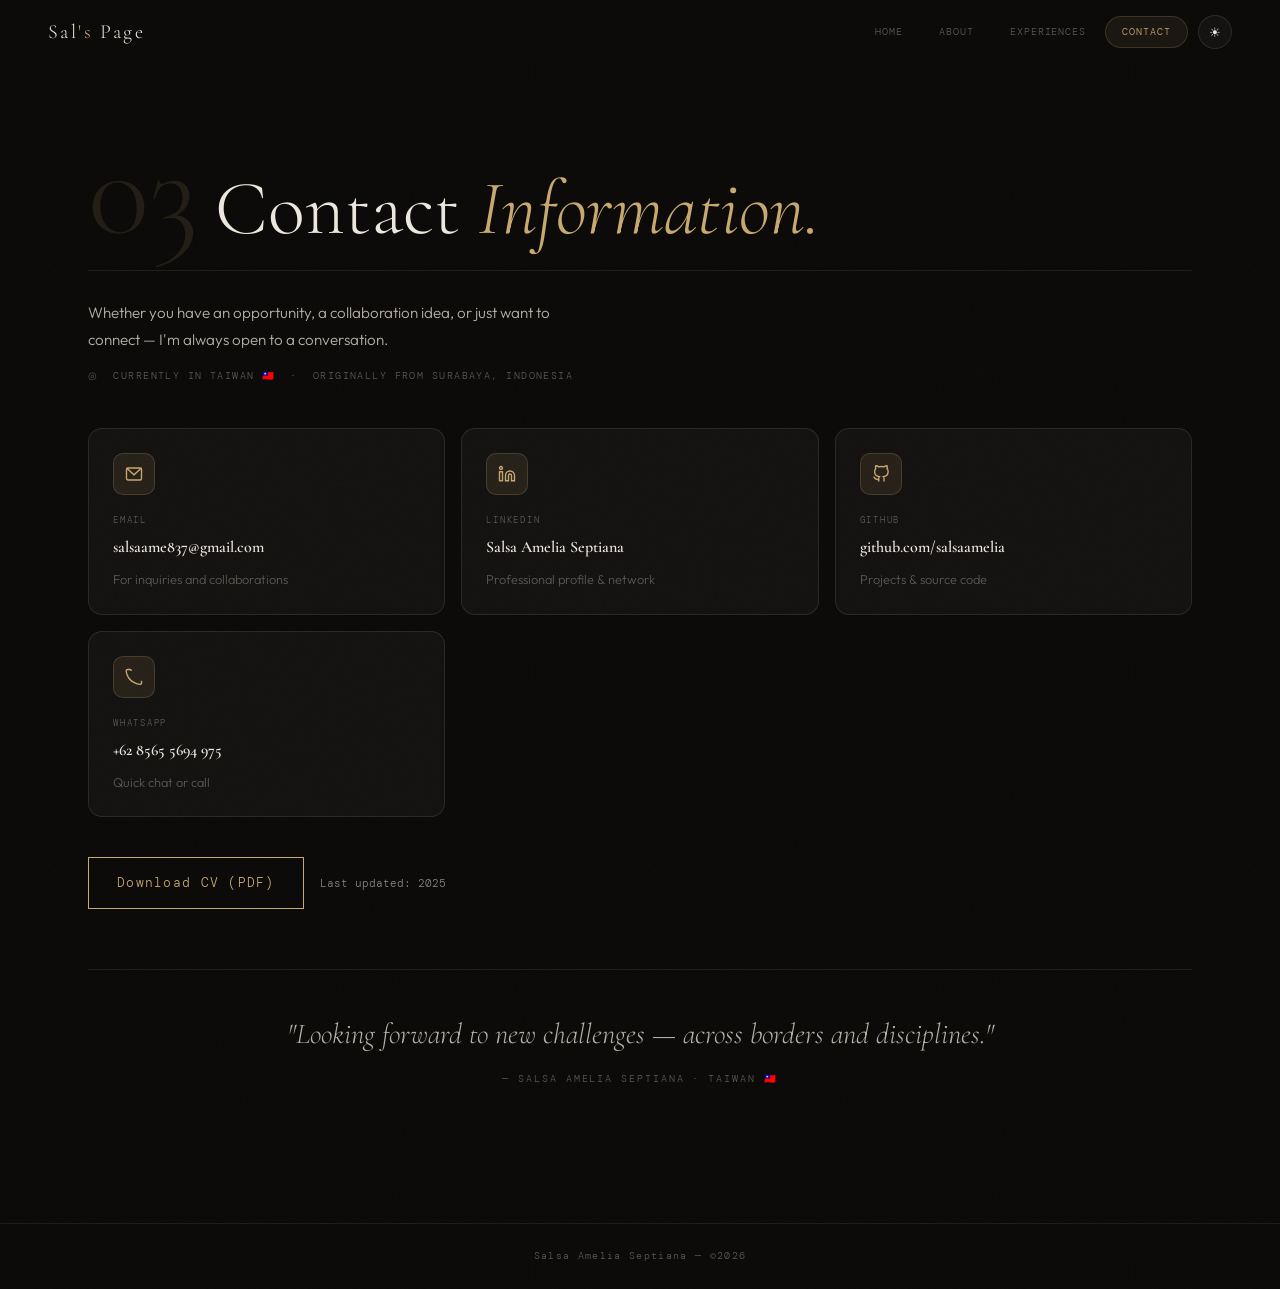
==== contact.html @ 02747825 "Add files via upload" ====
<!DOCTYPE html>
<html lang="en" data-theme="dark">
<head>
  <meta charset="UTF-8"/>
  <meta name="viewport" content="width=device-width, initial-scale=1.0"/>

  <title>Contact — Salsa Amelia Septiana | Telecommunications Engineer</title>
  <meta name="description" content="Get in touch with Salsa Amelia Septiana — open to research collaborations, internship opportunities, and professional connections."/>
  <meta property="og:title" content="Contact — Salsa Amelia Septiana"/>
  <meta property="og:description" content="Open to opportunities in telecommunications, AI/ML, and IoT."/>
  <meta property="og:type" content="website"/>

  <link rel="stylesheet" href="css/style.css"/>

  <link rel="preconnect" href="https://fonts.googleapis.com"/>
  <link rel="preconnect" href="https://fonts.gstatic.com" crossorigin/>
  <link href="https://fonts.googleapis.com/css2?family=Cormorant+Garamond:ital,wght@0,300;0,400;0,600;0,700;1,400;1,600&family=DM+Mono:wght@300;400;500&family=Outfit:wght@200;300;400;500&display=swap" rel="stylesheet"/>
</head>
<body>

  <div id="cur-ring"></div>
  <div id="cur-dot"></div>

  <header class="hdr" id="hdr">
    <div class="hdr-wrap">
      <a href="index.html" class="logo">Sal<span class="logo-em">'s</span> Page</a>
      <nav class="nav-desk">
        <a href="index.html"       class="nl">Home</a>
        <a href="about.html"       class="nl">About</a>
        <a href="experiences.html" class="nl">Experiences</a>
        <a href="contact.html"     class="nl active">Contact</a>

        <button id="th-btn" class="th-btn" aria-label="Toggle theme">
          <span id="th-ic">☀</span>
        </button>
      </nav>

      <div class="mob-ctrl">
        <button id="th-btn-m" class="th-btn" aria-label="Toggle theme">
          <span id="th-ic-m">☀</span>
        </button>
        <button id="hbg" class="hbg" aria-label="Menu">
          <span></span><span></span><span></span>
        </button>
      </div>
    </div>

    <div id="mob-menu" class="mob-menu">
      <a href="index.html"       class="mm">HOME</a>
      <a href="about.html"       class="mm">ABOUT</a>
      <a href="experiences.html" class="mm">EXPERIENCES</a>
      <a href="contact.html"     class="mm active">CONTACT</a>
    </div>
  </header>

  <main class="pg-inner">
    <div class="wrap">

      <div class="pg-title reveal">
        <span class="pg-num">03</span>
        <h1 class="pg-h1">Contact <em>Information.</em></h1>
      </div>

      <div class="divider reveal"></div>

      <p class="contact-intro reveal">
        Whether you have an opportunity, a collaboration idea, or just want to connect — I'm always open to a conversation.
      </p>

      <p class="contact-loc reveal">
        ◎ &nbsp;CURRENTLY IN TAIWAN 🇹🇼 &nbsp;&middot;&nbsp; ORIGINALLY FROM SURABAYA, INDONESIA
      </p>

      <div class="contact-cards">

        <!-- EMAIL -->
        <a href="mailto:salsaame837@gmail.com" class="contact-card reveal">
          <div class="cc-top">
            <div class="cc-icon">
              <svg width="18" height="18" viewBox="0 0 24 24" fill="none" stroke="currentColor" stroke-width="1.8">
                <rect x="2" y="4" width="20" height="16" rx="2"/>
                <polyline points="2,4 12,13 22,4"/>
              </svg>
            </div>
            <span class="cc-arrow">↗</span>
          </div>
          <p class="cc-label">EMAIL</p>
          <p class="cc-val">salsaame837@gmail.com</p>
          <p class="cc-desc">For inquiries and collaborations</p>
          <div class="cc-bar"></div>
        </a>

        <!-- LINKEDIN -->
        <a href="https://www.linkedin.com/in/salsa-amelia-septiana" target="_blank" rel="noopener noreferrer" class="contact-card reveal">
          <div class="cc-top">
            <div class="cc-icon">
              <svg width="18" height="18" viewBox="0 0 24 24" fill="none" stroke="currentColor" stroke-width="1.8">
                <path d="M16 8a6 6 0 0 1 6 6v7h-4v-7a2 2 0 0 0-4 0v7h-4v-7a6 6 0 0 1 6-6z"/>
                <rect x="2" y="9" width="4" height="12"/>
                <circle cx="4" cy="4" r="2"/>
              </svg>
            </div>
            <span class="cc-arrow">↗</span>
          </div>
          <p class="cc-label">LINKEDIN</p>
          <p class="cc-val">Salsa Amelia Septiana</p>
          <p class="cc-desc">Professional profile &amp; network</p>
          <div class="cc-bar"></div>
        </a>

        <!-- ✅ NEW: GITHUB -->
        <a href="https://github.com/salsaamelia" target="_blank" rel="noopener noreferrer" class="contact-card reveal">
          <div class="cc-top">
            <div class="cc-icon">
              <svg width="18" height="18" viewBox="0 0 24 24" fill="none" stroke="currentColor" stroke-width="1.8">
                <path d="M9 19c-5 1.5-5-2.5-7-3m14 6v-3.87a3.37 3.37 0 0 0-.94-2.61c3.14-.35 6.44-1.54 6.44-7A5.44 5.44 0 0 0 20 4.77 5.07 5.07 0 0 0 19.91 1S18.73.65 16 2.48a13.38 13.38 0 0 0-7 0C6.27.65 5.09 1 5.09 1A5.07 5.07 0 0 0 5 4.77a5.44 5.44 0 0 0-1.5 3.78c0 5.42 3.3 6.61 6.44 7A3.37 3.37 0 0 0 9 18.13V22"/>
              </svg>
            </div>
            <span class="cc-arrow">↗</span>
          </div>
          <p class="cc-label">GITHUB</p>
          <p class="cc-val">github.com/salsaamelia</p>
          <p class="cc-desc">Projects &amp; source code</p>
          <div class="cc-bar"></div>
        </a>

        <!-- WHATSAPP -->
        <a href="https://wa.me/6285655694975" target="_blank" rel="noopener noreferrer" class="contact-card reveal">
          <div class="cc-top">
            <div class="cc-icon">
              <svg width="18" height="18" viewBox="0 0 24 24" fill="none" stroke="currentColor" stroke-width="1.8">
                <path d="M22 16.92v3a2 2 0 0 1-2.18 2 19.79 19.79 0 0 1-8.63-3.07A19.5 19.5 0 0 1 4.69 13a19.79 19.79 0 0 1-3.07-8.67A2 2 0 0 1 3.6 2h3a2 2 0 0 1 2 1.72"/>
              </svg>
            </div>
            <span class="cc-arrow">↗</span>
          </div>
          <p class="cc-label">WHATSAPP</p>
          <p class="cc-val">+62 8565 5694 975</p>
          <p class="cc-desc">Quick chat or call</p>
          <div class="cc-bar"></div>
        </a>

      </div>

      <div class="cv-download-section reveal">
        <a href="Salsa_Amelia_Septiana_CV.pdf" download class="cv-download-btn">
          Download CV (PDF)
        </a>
        <p class="cv-note">Last updated: 2025</p>
      </div>

      <div class="divider reveal" style="margin-top:60px"></div>

      <div class="closing reveal">
        <p class="closing-q">"Looking forward to new challenges — across borders and disciplines."</p>
        <p class="closing-n">— SALSA AMELIA SEPTIANA · TAIWAN 🇹🇼</p>
      </div>

    </div>
  </main>

  <footer class="ftr">
    <p class="ftr-txt">Salsa Amelia Septiana — ©<span id="yr"></span></p>
  </footer>

  <!-- ✅ KEEP ORIGINAL PATH -->
  <script src="js/main.js"></script>
</body>
</html>
---- css/style.css ----
/* ================================================================
   SALSA'S PAGE — Gold Edition (Updated)
   Palette : Near-black + Warm Gold + Ivory
   Fonts   : Cormorant Garamond + DM Mono + Outfit
================================================================ */

/* ── VARIABLES ── */
:root {
  --bg:       #0a0908;
  --bg2:      #111009;
  --fg:       #ede8de;
  --fg2:      #b5b0a5;
  --accent:   #c8a96e;
  --accent-h: #e0c088;
  --muted:    #5a5752;
  --line:     rgba(237,232,222,.09);
  --card:     rgba(237,232,222,.04);
  --card-bd:  rgba(237,232,222,.1);
  --win-bg:   #131210;
  --win-bd:   rgba(200,169,110,.2);
  --dot-r:#ff5f57;--dot-y:#febc2e;--dot-g:#28c840;
  --amber:    #c8a96e;
  --blue:     #7a9ec8;
}
[data-theme="light"] {
  --bg:       #f0ede6;
  --bg2:      #e8e4dc;
  --fg:       #16130e;
  --fg2:      #3a3630;
  --accent:   #b8924a;
  --accent-h: #9a7a3d;
  --muted:    #7a7570;
  --line:     rgba(22,19,14,.1);
  --card:     rgba(22,19,14,.04);
  --card-bd:  rgba(22,19,14,.1);
  --win-bg:   #e8e4dc;
  --win-bd:   rgba(184,146,74,.25);
  --blue:     #4a7aaa;
}

/* ── RESET ── */
*,*::before,*::after{box-sizing:border-box;margin:0;padding:0}
html{scroll-behavior:smooth}
body{
  background:var(--bg);color:var(--fg);
  font-family:'Outfit',sans-serif;font-weight:300;
  line-height:1.7;overflow-x:hidden;cursor:none;
  transition:background .5s,color .3s;
}
@media(pointer:coarse){body{cursor:auto}}
a{text-decoration:none;color:inherit}
ul{list-style:none}
::selection{background:var(--accent);color:var(--bg)}
::-webkit-scrollbar{width:3px}
::-webkit-scrollbar-thumb{background:var(--accent);border-radius:2px}

/* Grain */
body::after{
  content:'';position:fixed;inset:-50%;width:200%;height:200%;
  background-image:url("data:image/svg+xml,%3Csvg xmlns='http://www.w3.org/2000/svg' width='300' height='300'%3E%3Cfilter id='n'%3E%3CfeTurbulence type='fractalNoise' baseFrequency='0.75' numOctaves='4' stitchTiles='stitch'/%3E%3C/filter%3E%3Crect width='300' height='300' filter='url(%23n)' opacity='1'/%3E%3C/svg%3E");
  pointer-events:none;opacity:0.03;z-index:8000;
  animation:grain 8s steps(10) infinite;
}
@keyframes grain{
  0%,100%{transform:translate(0,0)}10%{transform:translate(-4%,-8%)}
  20%{transform:translate(-12%,4%)}30%{transform:translate(6%,-20%)}
  40%{transform:translate(-4%,20%)}50%{transform:translate(-12%,8%)}
  60%{transform:translate(12%,0)}70%{transform:translate(0,12%)}
  80%{transform:translate(2%,28%)}90%{transform:translate(-8%,8%)}
}

/* ================================================================
   PRELOADER
================================================================ */
#preloader{
  position:fixed;inset:0;z-index:99999;
  background:var(--bg);
  display:flex;align-items:center;justify-content:center;
  transition:opacity .4s;
}
#preloader.gone{opacity:0;pointer-events:none}
.pl-inner{position:relative;z-index:1;display:flex;flex-direction:column;align-items:center;gap:16px}
.pl-count{
  font-family:'Cormorant Garamond',serif;
  font-size:clamp(5rem,18vw,10rem);
  font-weight:300;color:var(--fg);opacity:.1;line-height:1;user-select:none;
}
.pl-name{
  position:absolute;inset:0;
  display:flex;flex-direction:column;align-items:center;justify-content:center;
}
.pl-nm{
  font-family:'Cormorant Garamond',serif;
  font-size:2rem;font-weight:300;letter-spacing:.25em;color:var(--fg);
}
.pl-sub{
  font-family:'DM Mono',monospace;
  font-size:.6rem;letter-spacing:.4em;color:var(--accent);margin-top:4px;
}
.pl-track{width:180px;height:1px;background:var(--line);border-radius:1px;overflow:hidden}
.pl-bar{height:100%;background:var(--accent);width:0%;transition:width .05s linear}
.pl-curtain{position:absolute;inset:0;z-index:2;transform:scaleY(0);transform-origin:bottom}
.curtain-a{background:var(--accent)}
.curtain-b{background:var(--bg);z-index:3}
.curtain-a.rise,.curtain-b.rise{animation:curtRise .5s cubic-bezier(.76,0,.24,1) forwards}
.curtain-b.rise{animation-delay:.15s}
@keyframes curtRise{to{transform:scaleY(1)}}

/* ================================================================
   CURSOR
================================================================ */
#cur-ring,#cur-dot{
  position:fixed;top:0;left:0;pointer-events:none;
  border-radius:50%;z-index:99997;
  transform:translate(-50%,-50%);transition:opacity .2s;
}
#cur-ring{
  width:32px;height:32px;
  border:1.5px solid var(--fg);opacity:.3;
  transition:width .2s,height .2s,border-color .2s,opacity .2s;
}
#cur-dot{width:5px;height:5px;background:var(--fg)}
#cur-ring.ptr{width:46px;height:46px;border-color:var(--accent);opacity:.9}
#cur-dot.ptr{opacity:0}
@media(pointer:coarse){#cur-ring,#cur-dot{display:none}}

/* ================================================================
   HEADER
================================================================ */
.hdr{
  position:fixed;top:0;left:0;right:0;z-index:500;
  border-bottom:1px solid transparent;
  transition:background .45s,border-color .4s,backdrop-filter .45s;
}
.hdr.scrolled{
  background:rgba(10,9,8,.9);
  backdrop-filter:blur(20px);-webkit-backdrop-filter:blur(20px);
  border-bottom-color:var(--line);
}
[data-theme="light"] .hdr.scrolled{background:rgba(240,237,230,.9)}
.hdr-wrap{
  max-width:1280px;margin:0 auto;padding:0 48px;
  height:64px;display:flex;align-items:center;justify-content:space-between;
}
@media(max-width:768px){.hdr-wrap{padding:0 20px}}

.logo{
  font-family:'Cormorant Garamond',serif;
  font-size:1.25rem;font-weight:300;letter-spacing:.12em;color:var(--fg);
  transition:color .3s;
}
.logo-em{color:var(--accent)}
.logo:hover{color:var(--accent)}

.nav-desk{display:flex;align-items:center;gap:2px}
@media(max-width:768px){.nav-desk{display:none}}
.nl{
  font-family:'DM Mono',monospace;
  font-size:.6rem;letter-spacing:.1em;text-transform:uppercase;
  color:var(--muted);padding:7px 16px;border-radius:100px;
  border:1px solid transparent;
  transition:color .3s,background .3s,border-color .3s;
}
.nl:hover{color:var(--fg)}
.nl.active{
  color:var(--accent);
  background:rgba(200,169,110,.08);
  border-color:rgba(200,169,110,.2);
}
.th-btn{
  width:34px;height:34px;border-radius:50%;
  background:var(--card);border:1px solid var(--card-bd);
  color:var(--fg);font-size:.8rem;cursor:none;
  display:flex;align-items:center;justify-content:center;
  margin-left:8px;transition:border-color .3s,transform .2s;
}
.th-btn:hover{border-color:var(--accent);transform:scale(1.1)}

.mob-ctrl{display:none;align-items:center;gap:8px}
@media(max-width:768px){.mob-ctrl{display:flex}}
.hbg{
  width:34px;height:34px;border-radius:50%;
  background:var(--card);border:1px solid var(--card-bd);
  cursor:none;display:flex;flex-direction:column;
  align-items:center;justify-content:center;gap:5px;
}
.hbg span{display:block;width:14px;height:1.5px;background:var(--fg);transition:transform .3s,opacity .3s}
.hbg.open span:nth-child(1){transform:translateY(6.5px) rotate(45deg)}
.hbg.open span:nth-child(2){opacity:0}
.hbg.open span:nth-child(3){transform:translateY(-6.5px) rotate(-45deg)}

.mob-menu{
  display:none;flex-direction:column;
  background:var(--bg);border-bottom:1px solid var(--line);
}
.mob-menu.open{display:flex}
.mm{
  font-family:'DM Mono',monospace;font-size:.6rem;letter-spacing:.1em;
  color:var(--muted);padding:16px 20px;border-bottom:1px solid var(--line);
  transition:color .3s,background .3s;
}
.mm:last-child{border-bottom:none}
.mm.active{color:var(--accent);background:rgba(200,169,110,.05)}
.mm:hover{color:var(--fg)}

/* ================================================================
   FOOTER
================================================================ */
.ftr{padding:24px 48px;border-top:1px solid var(--line);text-align:center}
@media(max-width:768px){.ftr{padding:24px 20px}}
.ftr-txt{font-family:'DM Mono',monospace;font-size:.6rem;letter-spacing:.14em;color:var(--muted)}

/* ================================================================
   HOME PAGE — Side-by-side layout
================================================================ */
.pg-home{
  min-height:100vh;position:relative;
  display:flex;flex-direction:column;overflow:hidden;
}
.home-glow{
  position:absolute;inset:0;pointer-events:none;
  background:
    radial-gradient(ellipse 55% 50% at 25% 55%, rgba(200,169,110,.07) 0%, transparent 70%),
    radial-gradient(ellipse 35% 45% at 75% 35%, rgba(200,169,110,.04) 0%, transparent 70%);
}

/* Floating coords */
.coord{
  position:absolute;
  font-family:'DM Mono',monospace;
  font-size:.55rem;letter-spacing:.2em;color:var(--muted);z-index:2;
}
.coord-tl{top:76px;left:52px}
.coord-tr{top:76px;right:52px}
.coord-bl{bottom:56px;left:52px}
@media(max-width:768px){.coord{display:none}}

/* Hero grid */
.hero-grid{
  flex:1;display:grid;
  grid-template-columns:1fr 1.2fr;
  align-items:center;
  max-width:1280px;margin:0 auto;
  padding:88px 48px 60px;
  gap:56px;
  position:relative;z-index:5;
}
@media(max-width:960px){
  .hero-grid{
    grid-template-columns:1fr;
    padding:88px 20px 48px;
    gap:32px;text-align:center;
  }
}

/* Photo column */
.hero-photo-col{display:flex;flex-direction:column;align-items:center}

.photo-frame{
  width:100%;max-width:360px;
  aspect-ratio:4/5;
  background:var(--card);border:1px solid var(--card-bd);
  position:relative;overflow:hidden;
  display:flex;align-items:center;justify-content:center;
}
.photo-frame img{width:100%;height:100%;object-fit:cover;display:block}
.photo-ph{display:flex;flex-direction:column;align-items:center;gap:10px}
.ph-init{
  font-family:'Cormorant Garamond',serif;
  font-size:3.5rem;font-weight:300;color:var(--accent);opacity:.4;
}
.ph-lbl{font-family:'DM Mono',monospace;font-size:.5rem;letter-spacing:.25em;color:var(--muted)}
.photo-line{position:absolute;left:0;right:0;height:2px;background:linear-gradient(90deg,transparent,var(--accent),transparent)}
.top-line{top:0}.bot-line{bottom:0}

.photo-name-tag{
  width:100%;max-width:360px;
  background:var(--accent);
  font-family:'DM Mono',monospace;
  font-size:.55rem;letter-spacing:.18em;
  color:var(--bg);padding:10px 16px;text-align:center;font-weight:500;
}

/* Text column */
.hero-text-col{display:flex;flex-direction:column;gap:0;align-items:flex-start}
@media(max-width:960px){.hero-text-col{align-items:center}}

.eyebrow{
  font-family:'DM Mono',monospace;
  font-size:.6rem;letter-spacing:.25em;color:var(--accent);margin-bottom:18px;
}

.hero-name-block{margin-bottom:24px}
.nm-clip{overflow:hidden}
.nm{
  font-family:'Cormorant Garamond',serif;
  font-size:clamp(2.8rem,7vw,6rem);
  font-weight:300;line-height:1.05;color:var(--fg);display:block;
}
.nm-accent{color:var(--accent)}.italic{font-style:italic}

.hero-desc{
  font-size:.95rem;line-height:1.8;color:var(--fg2);
  max-width:460px;margin-bottom:36px;
}

.hero-btns{display:flex;align-items:center;gap:20px;margin-bottom:44px;flex-wrap:wrap}
@media(max-width:960px){.hero-btns{justify-content:center}}

/* HEAR ME pill button */
.btn-pill{
  display:inline-flex;align-items:center;gap:12px;
  padding:14px 32px;border-radius:100px;
  border:1.5px solid var(--accent);color:var(--fg);
  position:relative;overflow:hidden;
  transition:transform .25s,box-shadow .3s;
}
.btn-pill:hover{transform:scale(1.05);box-shadow:0 8px 32px rgba(200,169,110,.2)}
.btn-txt{
  font-family:'DM Mono',monospace;font-size:.65rem;letter-spacing:.2em;
  position:relative;z-index:1;transition:color .4s;
}
.btn-arr{
  font-size:1rem;position:relative;z-index:1;
  color:var(--accent);transition:color .4s,transform .3s;
}
.btn-bg{
  position:absolute;inset:0;border-radius:100px;
  background:var(--accent);transform:scaleX(0);transform-origin:left;
  transition:transform .4s cubic-bezier(.4,0,.2,1);
}
.btn-pill:hover .btn-bg{transform:scaleX(1)}
.btn-pill:hover .btn-txt{color:var(--bg)}
.btn-pill:hover .btn-arr{color:var(--bg);transform:translate(3px,-3px)}

.btn-ghost{
  font-family:'DM Mono',monospace;font-size:.6rem;letter-spacing:.18em;
  color:var(--muted);border-bottom:1px solid var(--muted);
  padding:4px 0;transition:color .3s,border-color .3s;
}
.btn-ghost:hover{color:var(--fg);border-color:var(--fg)}

/* Stats */
.hero-stats{display:flex;align-items:center;gap:24px}
@media(max-width:960px){.hero-stats{justify-content:center}}
.stat{display:flex;flex-direction:column;align-items:center;gap:2px}
.stat-n{font-family:'Cormorant Garamond',serif;font-size:1.6rem;font-weight:300;color:var(--fg);line-height:1}
.stat-l{font-family:'DM Mono',monospace;font-size:.5rem;letter-spacing:.14em;color:var(--muted)}
.stat-sep{width:1px;height:30px;background:var(--line)}

/* Ticker */
.ticker-wrap{
  background:var(--accent);overflow:hidden;height:36px;
  display:flex;align-items:center;position:relative;z-index:5;
}
.ticker{
  display:flex;gap:28px;white-space:nowrap;
  font-family:'DM Mono',monospace;font-size:.55rem;
  letter-spacing:.18em;color:var(--bg);font-weight:500;
  animation:ticker 24s linear infinite;
}
.td{opacity:.5;font-size:.4rem}
@keyframes ticker{from{transform:translateX(0)}to{transform:translateX(-50%)}}

/* Home entry animations */
.fade-up{opacity:0;transform:translateY(28px);animation:fadeUp .8s cubic-bezier(.4,0,.2,1) both}
.d1{animation-delay:1.35s}.d2{animation-delay:1.5s}.d3{animation-delay:1.65s}
.d4{animation-delay:1.8s}.d5{animation-delay:1.95s}
@keyframes fadeUp{from{opacity:0;transform:translateY(28px)}to{opacity:1;transform:none}}

/* ================================================================
   INNER PAGES
================================================================ */
.pg-inner{padding-top:80px;padding-bottom:96px;min-height:100vh}
.wrap{max-width:1200px;margin:0 auto;padding:0 48px}
@media(max-width:768px){.wrap{padding:0 20px}}

.pg-title{
  display:flex;align-items:flex-end;gap:16px;
  padding:48px 0 14px;
}
.pg-num{
  font-family:'Cormorant Garamond',serif;
  font-size:clamp(4rem,10vw,8rem);font-weight:300;
  color:var(--accent);opacity:.12;line-height:1;user-select:none;
}
.pg-h1{
  font-family:'Cormorant Garamond',serif;
  font-size:clamp(2.2rem,6vw,5rem);
  font-weight:300;line-height:1.05;color:var(--fg);padding-bottom:6px;
}
.pg-h1 em{font-style:italic;color:var(--accent)}
.divider{height:1px;background:var(--line)}

/* Sections */
.sec{padding:44px 0 8px}
.sec-label{
  font-family:'DM Mono',monospace;
  font-size:.6rem;letter-spacing:.28em;color:var(--accent);
  display:block;margin-bottom:20px;
}
.win-hint-txt{
  font-family:'DM Mono',monospace;
  font-size:.57rem;letter-spacing:.1em;color:var(--muted);
  margin-bottom:20px;margin-top:-10px;display:block;
}

/* Bio */
.bio-grid{display:grid;grid-template-columns:1fr 1fr;gap:32px}
@media(max-width:700px){.bio-grid{grid-template-columns:1fr}}
.bio-p{font-size:.95rem;line-height:1.85;color:var(--fg2)}
.bio-p.dim{color:var(--muted)}

/* Education */
.edu-stack{display:flex;flex-direction:column;gap:16px}
.edu-card{
  background:var(--card);border:1px solid var(--card-bd);
  border-radius:10px;padding:24px 28px;
  transition:border-color .3s,transform .3s;
}
.edu-card:hover{border-color:var(--accent);transform:translateX(4px)}
.edu-top{display:flex;justify-content:space-between;align-items:flex-start;gap:16px;flex-wrap:wrap;margin-bottom:14px}
.edu-school-1{font-family:'Cormorant Garamond',serif;font-size:1.1rem;font-weight:600;color:var(--fg);margin-bottom:4px}
.edu-school-2{font-family:'Times New Roman',serif;font-size:1rem;font-weight:600;color:var(--fg);margin-bottom:4px}
.edu-meta{font-family:'DM Mono',monospace;font-size:.6rem;color:var(--fg2)}
.edu-courses{padding-top:14px;border-top:1px solid var(--line)}
.course-lbl{font-family:'DM Mono',monospace;font-size:.55rem;letter-spacing:.18em;color:var(--muted);display:block;margin-bottom:10px}

/* Badges */
.badge{
  display:inline-block;padding:4px 12px;border-radius:100px;
  font-family:'DM Mono',monospace;
  font-size:.58rem;letter-spacing:.04em;
  background:var(--card);border:1px solid var(--card-bd);color:var(--fg2);
  transition:border-color .25s,color .25s;
}
.badge:hover{border-color:var(--accent);color:var(--accent)}
.badge-accent{background:rgba(200,169,110,.1);border-color:rgba(200,169,110,.3);color:var(--accent)}
.badge-row{display:flex;flex-wrap:wrap;gap:6px}
.badge-row.wrap{flex-wrap:wrap}

/* ── OS Windows (About Skills) — Clickable ── */
.win-grid{display:grid;grid-template-columns:repeat(3,1fr);gap:14px}
@media(max-width:900px){.win-grid{grid-template-columns:1fr 1fr}}
@media(max-width:560px){.win-grid{grid-template-columns:1fr}}

.os-win{
  background:var(--win-bg);border:1px solid var(--win-bd);
  border-radius:10px;overflow:hidden;
  cursor:none;
  transition:border-color .3s,box-shadow .3s,transform .3s;
}
.os-win:hover{
  border-color:var(--accent);
  box-shadow:0 8px 28px rgba(200,169,110,.1);
  transform:translateY(-3px);
}
.os-win.active{
  border-color:var(--accent);
  box-shadow:0 0 0 2px var(--accent),0 12px 40px rgba(200,169,110,.15);
  transform:none;
}
.os-bar{
  background:var(--bg2);border-bottom:1px solid var(--win-bd);
  padding:10px 14px;display:flex;align-items:center;gap:7px;
}
.os-dots{display:flex;gap:6px}
.od{width:11px;height:11px;border-radius:50%;flex-shrink:0}
.od-r{background:var(--dot-r)}.od-y{background:var(--dot-y)}.od-g{background:var(--dot-g)}
.os-title{font-family:'DM Mono',monospace;font-size:.6rem;color:var(--muted);margin-left:6px;flex:1}
.win-expand-ic{
  color:var(--accent);opacity:.6;font-size:.85rem;
  transition:opacity .2s,transform .2s;
}
.os-win:hover .win-expand-ic{opacity:1;transform:rotate(45deg)}
.os-win.active .win-expand-ic{opacity:1;transform:rotate(45deg)}

.os-body{padding:16px}

.sk-list{display:flex;flex-direction:column;gap:8px}
.sk-list li{
  font-family:'DM Mono',monospace;font-size:.65rem;color:var(--fg2);
  display:flex;align-items:center;gap:10px;
}
.sk-dot{width:5px;height:5px;border-radius:50%;background:var(--accent);flex-shrink:0}
.sk-list.terminal li{display:flex;align-items:center;gap:8px}
.prompt{color:var(--accent);font-size:.7rem}

/* Expanded detail */
.win-detail{
  display:none;margin-top:14px;padding-top:14px;
  border-top:1px solid var(--line);
}
.os-win.active .win-detail{display:block}
.detail-list{display:flex;flex-direction:column;gap:12px}
.detail-item{display:flex;flex-direction:column;gap:3px}
.dt{font-family:'Cormorant Garamond',serif;font-size:.95rem;font-weight:600;color:var(--fg)}
.dd{font-size:.8rem;line-height:1.6;color:var(--fg2)}

/* Languages */
.lang-stack{display:flex;flex-direction:column;gap:16px;max-width:560px}
.lang-row{
  background:var(--card);border:1px solid var(--card-bd);
  border-radius:10px;padding:20px;
}
.lang-top{display:flex;justify-content:space-between;align-items:center;margin-bottom:12px}
.lang-name{font-family:'Cormorant Garamond',serif;font-size:1.1rem;color:var(--fg)}
.lang-bg{height:2px;background:var(--line);border-radius:2px;overflow:hidden}
.lang-fill{height:100%;background:var(--accent);width:0%;transition:width 1.2s cubic-bezier(.4,0,.2,1) .3s}

/* ================================================================
   EXPERIENCES PAGE
================================================================ */
.exp-hint{
  font-family:'DM Mono',monospace;font-size:.6rem;letter-spacing:.1em;color:var(--muted);
  padding:10px 0 0;
}

.exp-sec{padding:40px 0 8px}
.exp-sec-hd{display:flex;align-items:center;gap:12px;margin-bottom:16px}
.exp-sec-lbl{font-family:'DM Mono',monospace;font-size:.6rem;letter-spacing:.2em;color:var(--accent)}
.scroll-arr{color:var(--muted);animation:arrBounce 1.8s ease-in-out infinite}
@keyframes arrBounce{0%,100%{transform:translateX(0)}50%{transform:translateX(8px)}}

/* Horizontal scroll */
.hscroll{
  display:flex;gap:14px;overflow-x:auto;
  padding-bottom:10px;padding-top:4px;
  scroll-snap-type:x mandatory;
  -webkit-overflow-scrolling:touch;
  scrollbar-width:none;
}
.hscroll::-webkit-scrollbar{display:none}

/* Progress bar */
.hprogress{height:2px;background:var(--line);border-radius:2px;margin-top:8px;overflow:hidden}
.hprogress-fill{height:100%;background:var(--accent);width:25%;border-radius:2px;transition:width .1s}

/* Experience window cards */
.exp-win{
  flex-shrink:0;width:min(80vw,280px);
  background:var(--win-bg);border:1px solid var(--win-bd);
  border-radius:10px;overflow:hidden;
  scroll-snap-align:start;cursor:none;
  transition:border-color .3s,box-shadow .3s,transform .3s;
}
.exp-win:hover{
  border-color:var(--accent);
  box-shadow:0 8px 28px rgba(200,169,110,.12);
  transform:translateY(-4px);
}
.exp-win.active{
  border-color:var(--accent);
  box-shadow:0 0 0 2px var(--accent),0 12px 36px rgba(200,169,110,.15);
  transform:translateY(-4px);
}
.exp-win-bar{
  background:var(--bg2);border-bottom:1px solid var(--win-bd);
  padding:9px 13px;display:flex;align-items:center;gap:7px;
}
.exp-win-body{padding:17px;display:flex;flex-direction:column;gap:3px}

.etag{
  display:inline-block;padding:2px 10px;border-radius:100px;
  font-family:'DM Mono',monospace;font-size:.55rem;letter-spacing:.06em;
  margin-bottom:4px;
}
.tag-accent{background:rgba(200,169,110,.12);border:1px solid rgba(200,169,110,.3);color:var(--accent)}
.tag-gold{background:rgba(200,169,110,.08);border:1px solid rgba(200,169,110,.2);color:var(--accent)}
.tag-blue{background:rgba(122,158,200,.1);border:1px solid rgba(122,158,200,.28);color:var(--blue)}

.eperiod{font-family:'DM Mono',monospace;font-size:.55rem;color:var(--muted)}
.etitle{font-family:'Cormorant Garamond',serif;font-size:1rem;font-weight:600;color:var(--fg);line-height:1.3;margin-top:4px}
.eorg{font-family:'DM Mono',monospace;font-size:.6rem;color:var(--accent);opacity:.85}
.eloc{font-family:'DM Mono',monospace;font-size:.55rem;color:var(--muted);margin-bottom:6px}
.e-rule{height:1px;background:var(--line);margin:7px 0}
.e-bullets{display:flex;flex-direction:column;gap:6px;flex:1}
.e-bullets li{font-size:.78rem;line-height:1.55;color:var(--fg2);display:flex;gap:8px}
.e-bullets li::before{content:'';width:3px;height:3px;border-radius:50%;background:var(--accent);flex-shrink:0;margin-top:8px}
.e-click-hint{
  margin-top:9px;
  font-family:'DM Mono',monospace;font-size:.55rem;letter-spacing:.1em;
  color:var(--accent);opacity:.65;transition:opacity .2s;
}
.exp-win:hover .e-click-hint{opacity:1}

/* Swipe hint */
.swipe-hint{
  font-family:'DM Mono',monospace;font-size:.58rem;
  letter-spacing:.18em;color:var(--muted);text-align:center;
  margin-top:20px;
}

/* ── Experience Modal ── */
.exp-overlay{
  position:fixed;inset:0;z-index:9100;
  background:rgba(10,9,8,.78);
  backdrop-filter:blur(10px);
  display:none;align-items:center;justify-content:center;padding:20px;
}
.exp-overlay.open{display:flex}
.exp-modal{
  background:var(--win-bg);
  border:1px solid var(--accent);
  border-radius:12px;
  width:100%;max-width:580px;max-height:88vh;overflow-y:auto;
  padding:28px;position:relative;
  animation:modalIn .3s cubic-bezier(.34,1.2,.64,1);
}
@keyframes modalIn{from{opacity:0;transform:scale(.94) translateY(14px)}to{opacity:1;transform:none}}
.exp-close{
  display:flex;align-items:center;gap:8px;
  font-family:'DM Mono',monospace;font-size:.6rem;letter-spacing:.1em;
  color:var(--muted);background:var(--card);
  border:1px solid var(--line);border-radius:4px;
  padding:6px 14px;cursor:none;margin-bottom:22px;
  transition:color .2s,border-color .2s;
}
.exp-close:hover{color:var(--accent);border-color:var(--accent)}

/* Modal content styles */
.modal-hd{display:flex;align-items:center;gap:12px;flex-wrap:wrap;margin-bottom:10px}
.modal-tag{
  display:inline-block;padding:3px 12px;border-radius:100px;
  font-family:'DM Mono',monospace;font-size:.57rem;letter-spacing:.07em;
}
.modal-period{font-family:'DM Mono',monospace;font-size:.6rem;color:var(--muted)}
.modal-title{
  font-family:'Cormorant Garamond',serif;
  font-size:1.5rem;font-weight:600;color:var(--fg);line-height:1.2;margin-bottom:4px;
}
.modal-org{font-family:'DM Mono',monospace;font-size:.62rem;color:var(--accent);margin-bottom:2px}
.modal-role{font-family:'DM Mono',monospace;font-size:.6rem;color:var(--muted)}
.modal-rule{height:1px;background:var(--line);margin:18px 0}
.modal-sh{
  font-family:'DM Mono',monospace;font-size:.58rem;letter-spacing:.18em;color:var(--muted);
  margin-bottom:10px;margin-top:18px;
}
.modal-list{display:flex;flex-direction:column;gap:10px;margin-bottom:6px}
.modal-list li{font-size:.88rem;line-height:1.7;color:var(--fg2);display:flex;gap:10px}
.modal-list li::before{content:'◆';font-size:.45rem;color:var(--accent);flex-shrink:0;margin-top:6px}
.modal-desc{font-size:.88rem;line-height:1.75;color:var(--fg2)}
.modal-desc strong{color:var(--accent)}

/* ================================================================
   CONTACT PAGE
================================================================ */
.contact-intro{font-size:.95rem;line-height:1.8;color:var(--fg2);max-width:500px;padding:28px 0 14px}
.contact-loc{
  font-family:'DM Mono',monospace;font-size:.6rem;letter-spacing:.15em;color:var(--muted);
  margin-bottom:44px;
}
.contact-cards{display:grid;grid-template-columns:repeat(3,1fr);gap:16px}
@media(max-width:900px){.contact-cards{grid-template-columns:1fr 1fr}}
@media(max-width:560px){.contact-cards{grid-template-columns:1fr}}

.contact-card{
  background:var(--card);border:1px solid var(--card-bd);
  border-radius:14px;padding:24px;display:block;
  position:relative;overflow:hidden;
  transition:border-color .3s,transform .3s,box-shadow .3s;
}
.contact-card:hover{
  border-color:var(--accent);
  transform:translateY(-6px);
  box-shadow:0 16px 48px rgba(200,169,110,.08);
}
.cc-top{display:flex;justify-content:space-between;align-items:flex-start;margin-bottom:18px}
.cc-icon{
  width:42px;height:42px;border-radius:10px;
  background:rgba(200,169,110,.1);border:1px solid rgba(200,169,110,.2);
  display:flex;align-items:center;justify-content:center;color:var(--accent);
}
.cc-arrow{
  width:30px;height:30px;border-radius:50%;
  background:var(--accent);display:flex;align-items:center;justify-content:center;
  color:var(--bg);font-size:.9rem;
  opacity:0;transition:opacity .3s,transform .3s;
}
.contact-card:hover .cc-arrow{opacity:1;transform:translateX(2px)}
.cc-label{font-family:'DM Mono',monospace;font-size:.55rem;letter-spacing:.2em;color:var(--muted);margin-bottom:6px}
.cc-val{font-family:'Cormorant Garamond',serif;font-size:1rem;font-weight:600;color:var(--fg);margin-bottom:8px;word-break:break-all}
.cc-desc{font-size:.8rem;line-height:1.6;color:var(--muted)}
.cc-bar{
  position:absolute;bottom:0;left:0;right:0;height:2px;
  background:var(--accent);transform:scaleX(0);transform-origin:left;
  transition:transform .4s cubic-bezier(.4,0,.2,1);
  border-radius:0 0 14px 14px;
}
.contact-card:hover .cc-bar{transform:scaleX(1)}

.closing{text-align:center;padding:40px 0}
.closing-q{font-family:'Cormorant Garamond',serif;font-style:italic;font-size:clamp(1.2rem,3vw,1.8rem);color:var(--fg2);margin-bottom:12px}
.closing-n{font-family:'DM Mono',monospace;font-size:.6rem;letter-spacing:.2em;color:var(--muted)}

/* ── Modal image gallery ── */
.modal-imgs {
  display: grid;
  grid-template-columns: 1fr 1fr;
  gap: 10px;
  margin-bottom: 4px;
}
@media(max-width: 500px) { .modal-imgs { grid-template-columns: 1fr; } }

.modal-img-card {
  border-radius: 8px;
  overflow: hidden;
  border: 1px solid var(--card-bd);
  aspect-ratio: 16/10;
  position: relative;
  background: var(--card);
  cursor: none;
  transition: border-color .3s, transform .3s;
}
.modal-img-card:hover { border-color: var(--accent); transform: scale(1.02); }

.modal-img {
  width: 100%; height: 100%;
  object-fit: cover; display: block;
  transition: transform .4s ease;
}
.modal-img-card:hover .modal-img { transform: scale(1.05); }

/* Placeholder shown when no image yet */
.modal-img-ph {
  width: 100%; height: 100%;
  display: flex; flex-direction: column;
  align-items: center; justify-content: center;
  gap: 8px; padding: 12px; text-align: center;
}
.mph-icon { font-size: 1.5rem; opacity: .4; }
.mph-txt {
  font-family: 'DM Mono', monospace;
  font-size: .55rem; letter-spacing: .06em;
  color: var(--muted); line-height: 1.6;
}
.mph-txt code {
  display: block; margin-top: 2px;
  color: var(--accent); opacity: .8;
  font-size: .58rem;
}

/* Lightbox on click */
.modal-img-card.has-img { cursor: zoom-in; }
.lightbox-overlay {
  position: fixed; inset: 0; z-index: 9999;
  background: rgba(0,0,0,.92);
  display: none; align-items: center; justify-content: center;
  padding: 20px;
}
.lightbox-overlay.open { display: flex; }
.lightbox-img {
  max-width: 92vw; max-height: 88vh;
  border-radius: 8px; object-fit: contain;
  box-shadow: 0 0 80px rgba(0,0,0,.6);
  animation: lbIn .25s ease;
}
@keyframes lbIn { from { opacity:0; transform:scale(.92) } to { opacity:1; transform:none } }
.lightbox-close {
  position: absolute; top: 20px; right: 24px;
  font-family: 'DM Mono', monospace;
  font-size: .65rem; letter-spacing: .1em;
  color: rgba(255,255,255,.6); background: rgba(255,255,255,.08);
  border: 1px solid rgba(255,255,255,.15); border-radius: 4px;
  padding: 5px 14px; cursor: none;
  transition: color .2s, border-color .2s;
}
.lightbox-close:hover { color: #fff; border-color: rgba(255,255,255,.4); }

/* ================================================================
   SCROLL REVEAL
================================================================ */
.reveal{
  opacity:0;transform:translateY(32px);
  transition:opacity .7s cubic-bezier(.4,0,.2,1),transform .7s cubic-bezier(.4,0,.2,1);
}
.reveal.in{opacity:1;transform:none}

/* ============================================================
   ADDITIONS — portfolio optimization patch
   ============================================================ */

/* Status badge (hero) */
.status-badge {
  display: inline-flex;
  align-items: center;
  gap: 8px;
  margin-top: 20px;
  font-family: var(--f-mono, 'DM Mono', monospace);
  font-size: .72rem;
  color: var(--clr-dim, #888);
  letter-spacing: .05em;
}
.status-dot {
  width: 8px; height: 8px;
  background: #4ade80;
  border-radius: 50%;
  animation: pulse-green 2s ease-in-out infinite;
  flex-shrink: 0;
}
@keyframes pulse-green {
  0%, 100% { opacity: 1; transform: scale(1); }
  50% { opacity: .5; transform: scale(1.4); }
}

/* Ghost button variant */
.btn-pill-ghost {
  background: transparent !important;
  border: 1px solid var(--clr-border, rgba(255,255,255,.15)) !important;
  margin-left: 10px;
}
.btn-pill-ghost .btn-bg {
  background: transparent !important;
}

/* Hero buttons row spacing */
.hero-btns {
  display: flex;
  flex-wrap: wrap;
  gap: 10px;
  align-items: center;
}

/* Taiwan tag */
.tag-taiwan {
  background: linear-gradient(135deg, #c00016 0%, #3a6fc7 100%);
  color: #fff !important;
  border-color: transparent !important;
}

/* Featured experience card */
.exp-win-featured {
  border-color: var(--clr-accent, #c9a96e) !important;
  box-shadow: 0 0 0 1px var(--clr-accent, #c9a96e), 0 8px 32px rgba(201,169,110,.12);
}

/* Tech badge */
.badge-tech {
  background: rgba(201,169,110,.12) !important;
  color: var(--clr-accent, #c9a96e) !important;
  border: 1px solid rgba(201,169,110,.3) !important;
  font-family: var(--f-mono, 'DM Mono', monospace) !important;
  font-size: .7rem !important;
  letter-spacing: .04em;
}

/* Modal tech tags row */
.modal-tags {
  display: flex;
  flex-wrap: wrap;
  gap: 8px;
  margin-top: 8px;
}

/* CV Download section */
.cv-download-section {
  display: flex;
  align-items: center;
  gap: 16px;
  margin-top: 40px;
  flex-wrap: wrap;
}
.cv-download-btn {
  display: inline-flex;
  align-items: center;
  gap: 10px;
  padding: 14px 28px;
  border: 1px solid var(--clr-accent, #c9a96e);
  color: var(--clr-accent, #c9a96e);
  font-family: var(--f-mono, 'DM Mono', monospace);
  font-size: .8rem;
  letter-spacing: .1em;
  text-decoration: none;
  transition: background .25s, color .25s;
}
.cv-download-btn:hover {
  background: var(--clr-accent, #c9a96e);
  color: var(--clr-bg, #0e0e0e);
}
.cv-note {
  font-family: var(--f-mono, 'DM Mono', monospace);
  font-size: .7rem;
  color: var(--clr-dim, #888);
}

/* Responsive: hero btns on small screens */
@media (max-width: 480px) {
  .btn-pill-ghost { margin-left: 0; }
  .hero-btns { flex-direction: column; align-items: flex-start; }
}
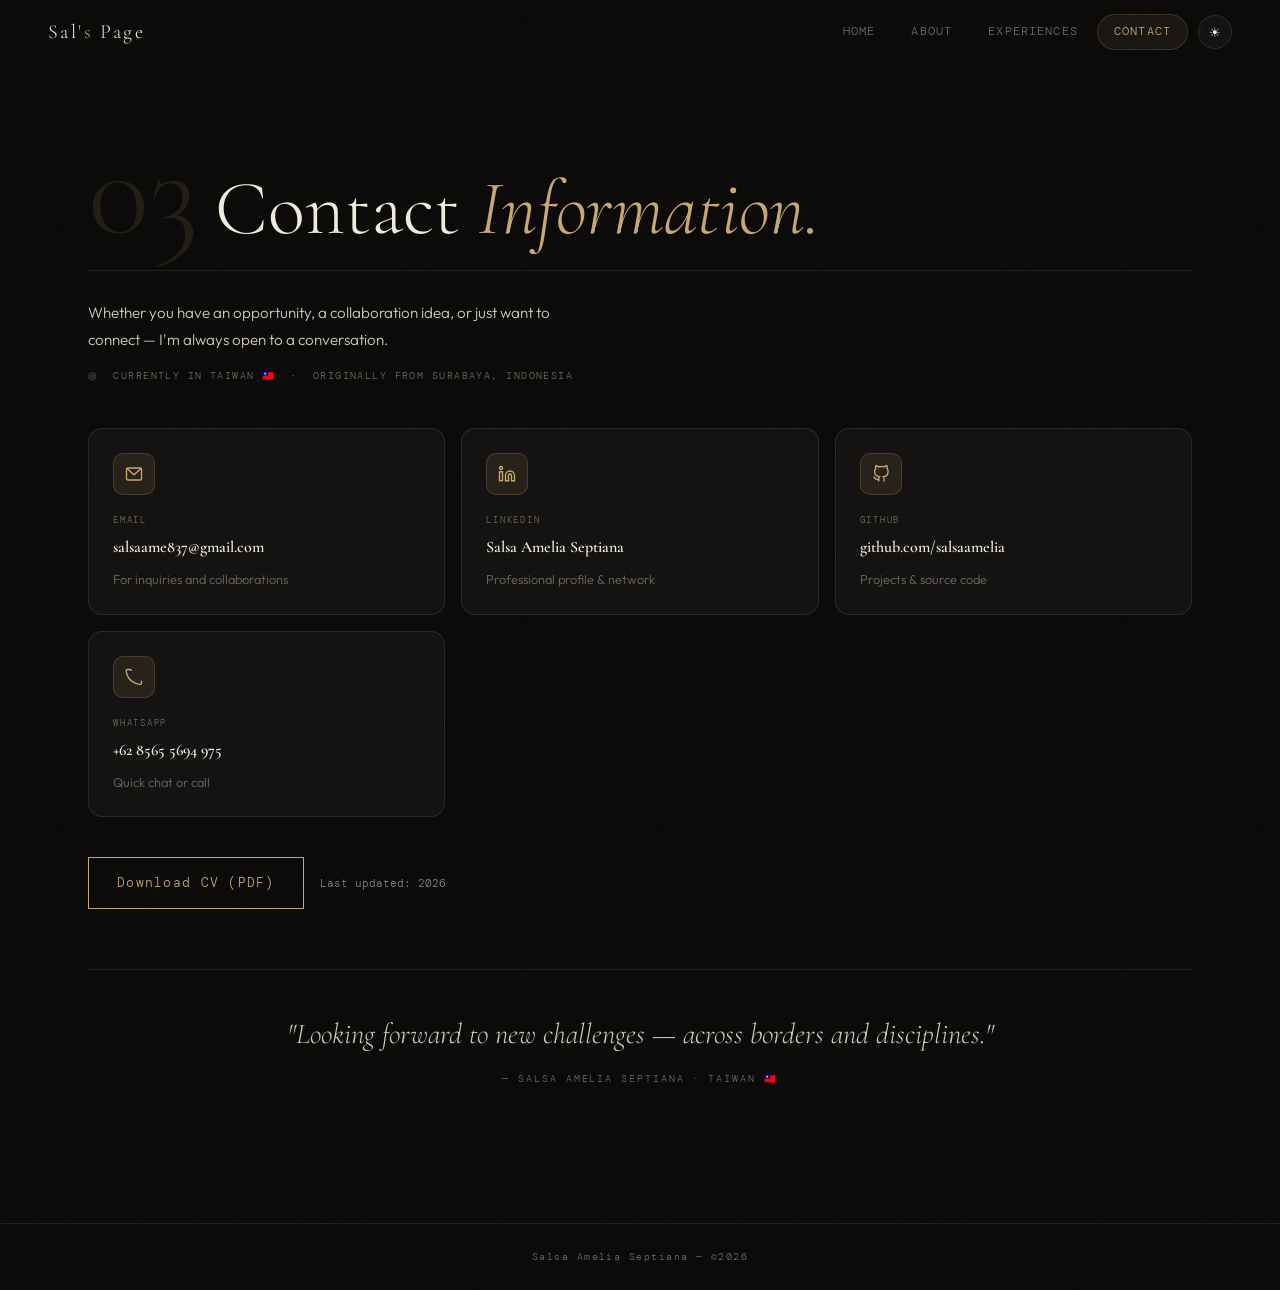
==== commit 4acd3ef6: "Update CV last updated year to 2026" ====
--- a/contact.html
+++ b/contact.html
@@ -143,10 +143,10 @@
       </div>
 
       <div class="cv-download-section reveal">
-        <a href="Salsa_Amelia_Septiana_CV.pdf" download class="cv-download-btn">
+        <a href="pdf/Salsa_Amelia_Septiana_CV.pdf" download class="cv-download-btn">
           Download CV (PDF)
         </a>
-        <p class="cv-note">Last updated: 2025</p>
+        <p class="cv-note">Last updated: 2026</p>
       </div>
 
       <div class="divider reveal" style="margin-top:60px"></div>
@@ -166,4 +166,4 @@
   <!-- ✅ KEEP ORIGINAL PATH -->
   <script src="js/main.js"></script>
 </body>
-</html>+</html>
--- a/css/style.css
+++ b/css/style.css
@@ -8,11 +8,11 @@
 :root {
   --bg:       #0a0908;
   --bg2:      #111009;
-  --fg:       #ede8de;
-  --fg2:      #b5b0a5;
+  --fg:       #f0ece0;
+  --fg2:      #cec9be;
   --accent:   #c8a96e;
   --accent-h: #e0c088;
-  --muted:    #5a5752;
+  --muted:    #6e6a62;
   --line:     rgba(237,232,222,.09);
   --card:     rgba(237,232,222,.04);
   --card-bd:  rgba(237,232,222,.1);
@@ -216,6 +216,7 @@
 .pg-home{
   min-height:100vh;position:relative;
   display:flex;flex-direction:column;overflow:hidden;
+  justify-content:space-between;
 }
 .home-glow{
   position:absolute;inset:0;pointer-events:none;
@@ -241,7 +242,7 @@
   grid-template-columns:1fr 1.2fr;
   align-items:center;
   max-width:1280px;margin:0 auto;
-  padding:88px 48px 60px;
+  padding:88px 48px 40px;
   gap:56px;
   position:relative;z-index:5;
 }
@@ -888,3 +889,368 @@
   .btn-pill-ghost { margin-left: 0; }
   .hero-btns { flex-direction: column; align-items: flex-start; }
 }
+/* ================================================================
+   HOME PREVIEW SECTIONS — scroll sections on index.html
+================================================================ */
+.home-preview {
+  border-top: 1px solid var(--line);
+  position: relative;
+  z-index: 5;
+}
+
+.hp-wrap {
+  max-width: 1280px;
+  margin: 0 auto;
+  padding: 80px 48px;
+}
+@media(max-width: 768px) { .hp-wrap { padding: 60px 20px; } }
+
+/* Section header */
+.hp-header {
+  display: flex;
+  align-items: baseline;
+  gap: 18px;
+  margin-bottom: 48px;
+}
+
+.hp-num {
+  font-family: 'DM Mono', monospace;
+  font-size: .6rem;
+  letter-spacing: .2em;
+  color: var(--muted);
+  flex-shrink: 0;
+}
+
+.hp-title {
+  font-family: 'Cormorant Garamond', serif;
+  font-size: clamp(2rem, 5vw, 3.8rem);
+  font-weight: 300;
+  line-height: 1.05;
+  color: var(--fg);
+  letter-spacing: -.02em;
+  flex: 1;
+}
+.hp-title em { font-style: italic; color: var(--accent); }
+
+.hp-more {
+  font-family: 'DM Mono', monospace;
+  font-size: .68rem;
+  letter-spacing: .12em;
+  color: var(--accent);
+  border: 1px solid rgba(200,169,110,.35);
+  padding: 7px 16px;
+  border-radius: 100px;
+  white-space: nowrap;
+  transition: color .25s, border-color .25s, background .25s;
+}
+.hp-more:hover {
+  background: rgba(200,169,110,.1);
+  border-color: var(--accent);
+}
+
+/* ── About preview ── */
+.hp-about-grid {
+  display: grid;
+  grid-template-columns: 1fr 1fr;
+  gap: 48px;
+  align-items: start;
+}
+@media(max-width: 768px) { .hp-about-grid { grid-template-columns: 1fr; gap: 28px; } }
+
+.hp-about-bio {
+  font-size: .93rem;
+  line-height: 1.85;
+  color: var(--fg2);
+}
+.hp-about-bio strong { color: var(--fg); font-weight: 500; }
+
+.hp-skills { display: flex; flex-direction: column; gap: 10px; }
+
+.hp-skill-row {
+  display: flex;
+  align-items: center;
+  gap: 12px;
+  padding: 12px 16px;
+  background: var(--card);
+  border: 1px solid var(--card-bd);
+  border-radius: 8px;
+  transition: border-color .25s;
+}
+.hp-skill-row:hover { border-color: var(--accent); }
+
+.hp-skill-dot {
+  width: 5px; height: 5px;
+  border-radius: 50%;
+  background: var(--accent);
+  flex-shrink: 0;
+}
+
+.hp-skill-name {
+  font-family: 'DM Mono', monospace;
+  font-size: .62rem;
+  letter-spacing: .06em;
+  color: var(--fg2);
+  flex: 1;
+}
+
+.hp-skill-tags {
+  display: flex;
+  gap: 5px;
+  flex-wrap: wrap;
+  justify-content: flex-end;
+}
+
+/* ── Experiences preview timeline ── */
+.hp-timeline {
+  display: flex;
+  flex-direction: column;
+  gap: 0;
+  border-left: 1px solid var(--line);
+  padding-left: 28px;
+}
+
+.hp-tl-item {
+  display: grid;
+  grid-template-columns: 160px 1fr;
+  gap: 24px;
+  padding: 24px 0;
+  border-bottom: 1px solid var(--line);
+  transition: padding-left .25s;
+}
+.hp-tl-item:last-child { border-bottom: none; }
+.hp-tl-item:hover { padding-left: 6px; }
+
+@media(max-width: 640px) {
+  .hp-tl-item { grid-template-columns: 1fr; gap: 8px; }
+}
+
+.hp-tl-date {
+  font-family: 'DM Mono', monospace;
+  font-size: .55rem;
+  letter-spacing: .1em;
+  color: var(--muted);
+  margin-top: 8px;
+}
+
+.hp-tl-role {
+  font-family: 'Cormorant Garamond', serif;
+  font-size: 1.05rem;
+  font-weight: 600;
+  color: var(--fg);
+  line-height: 1.3;
+  margin-bottom: 3px;
+}
+
+.hp-tl-org {
+  font-family: 'DM Mono', monospace;
+  font-size: .58rem;
+  color: var(--accent);
+  opacity: .85;
+  margin-bottom: 8px;
+}
+
+.hp-tl-desc {
+  font-size: .82rem;
+  line-height: 1.65;
+  color: var(--fg2);
+}
+
+/* ── Contact preview ── */
+.hp-contact-grid {
+  display: grid;
+  grid-template-columns: 1fr 1fr;
+  gap: 56px;
+  align-items: start;
+}
+@media(max-width: 768px) { .hp-contact-grid { grid-template-columns: 1fr; gap: 32px; } }
+
+.hp-contact-sub {
+  font-size: .9rem;
+  line-height: 1.8;
+  color: var(--fg2);
+  margin-bottom: 28px;
+}
+
+.hp-contact-links { display: flex; flex-direction: column; gap: 8px; }
+
+.hp-clink {
+  display: flex;
+  align-items: center;
+  gap: 12px;
+  padding: 13px 16px;
+  background: var(--card);
+  border: 1px solid var(--card-bd);
+  border-radius: 8px;
+  transition: border-color .25s, transform .25s, background .25s;
+}
+.hp-clink:hover {
+  border-color: var(--accent);
+  transform: translateX(5px);
+  background: rgba(200,169,110,.05);
+}
+
+.hp-clink-label {
+  font-family: 'DM Mono', monospace;
+  font-size: .55rem;
+  letter-spacing: .18em;
+  color: var(--muted);
+  text-transform: uppercase;
+  width: 72px;
+  flex-shrink: 0;
+}
+
+.hp-clink-val {
+  font-size: .82rem;
+  color: var(--fg2);
+  flex: 1;
+}
+
+.hp-clink-arr {
+  font-size: .9rem;
+  color: var(--accent);
+  opacity: 0;
+  transition: opacity .25s, transform .25s;
+}
+.hp-clink:hover .hp-clink-arr { opacity: 1; transform: translateX(3px); }
+
+.hp-quote-text {
+  font-family: 'Cormorant Garamond', serif;
+  font-style: italic;
+  font-size: clamp(1.1rem, 2.5vw, 1.5rem);
+  color: var(--fg2);
+  line-height: 1.55;
+  margin-bottom: 10px;
+}
+
+.hp-quote-attr {
+  font-family: 'DM Mono', monospace;
+  font-size: .55rem;
+  letter-spacing: .2em;
+  color: var(--muted);
+}
+
+/* last section — no bottom border bleed */
+.hp-last { border-bottom: none; }
+
+/* ── Scroll progress bar ── */
+#scroll-progress {
+  position: fixed;
+  top: 0; left: 0;
+  width: 0%;
+  height: 2px;
+  background: var(--accent);
+  z-index: 9999;
+  transition: width .1s linear;
+  pointer-events: none;
+}
+/* ================================================================
+   READABILITY PATCH — font size & contrast upgrade
+================================================================ */
+
+/* Navbar links */
+.nl {
+  font-size: .72rem;
+}
+.mm {
+  font-size: .68rem;
+}
+
+/* Eyebrow */
+.eyebrow {
+  font-size: .68rem;
+}
+
+/* Hero description */
+.hero-desc {
+  font-size: 1rem;
+  color: var(--fg2);
+}
+
+/* Status badge */
+.status-badge {
+  font-size: .78rem;
+}
+
+/* Button text */
+.btn-txt {
+  font-size: .72rem;
+}
+
+/* Timeline preview on home */
+.hp-tl-role {
+  font-size: 1.08rem;
+}
+.hp-tl-org {
+  font-size: .65rem;
+}
+.hp-tl-desc {
+  font-size: .92rem;
+  color: var(--fg2);
+}
+.hp-tl-date {
+  font-size: .62rem;
+}
+
+/* About preview bio */
+.hp-about-bio {
+  font-size: 1rem;
+}
+
+/* Skill name in home preview */
+.hp-skill-name {
+  font-size: .68rem;
+}
+
+/* Contact preview */
+.hp-contact-sub {
+  font-size: .95rem;
+}
+.hp-clink-val {
+  font-size: .88rem;
+}
+.hp-clink-label {
+  font-size: .6rem;
+}
+
+/* Badges */
+.badge {
+  font-size: .65rem;
+}
+.etag {
+  font-size: .62rem;
+}
+
+/* Experience cards */
+.etitle {
+  font-size: 1.05rem;
+}
+.eorg {
+  font-size: .65rem;
+}
+.eperiod {
+  font-size: .62rem;
+}
+.e-bullets li {
+  font-size: .84rem;
+}
+
+/* Modal */
+.modal-title {
+  font-size: 1.6rem;
+}
+.modal-list li {
+  font-size: .92rem;
+}
+.modal-desc {
+  font-size: .92rem;
+}
+
+/* Footer */
+.ftr-txt {
+  font-size: .65rem;
+}
+
+/* Ticker */
+.ticker {
+  font-size: .62rem;
+}
